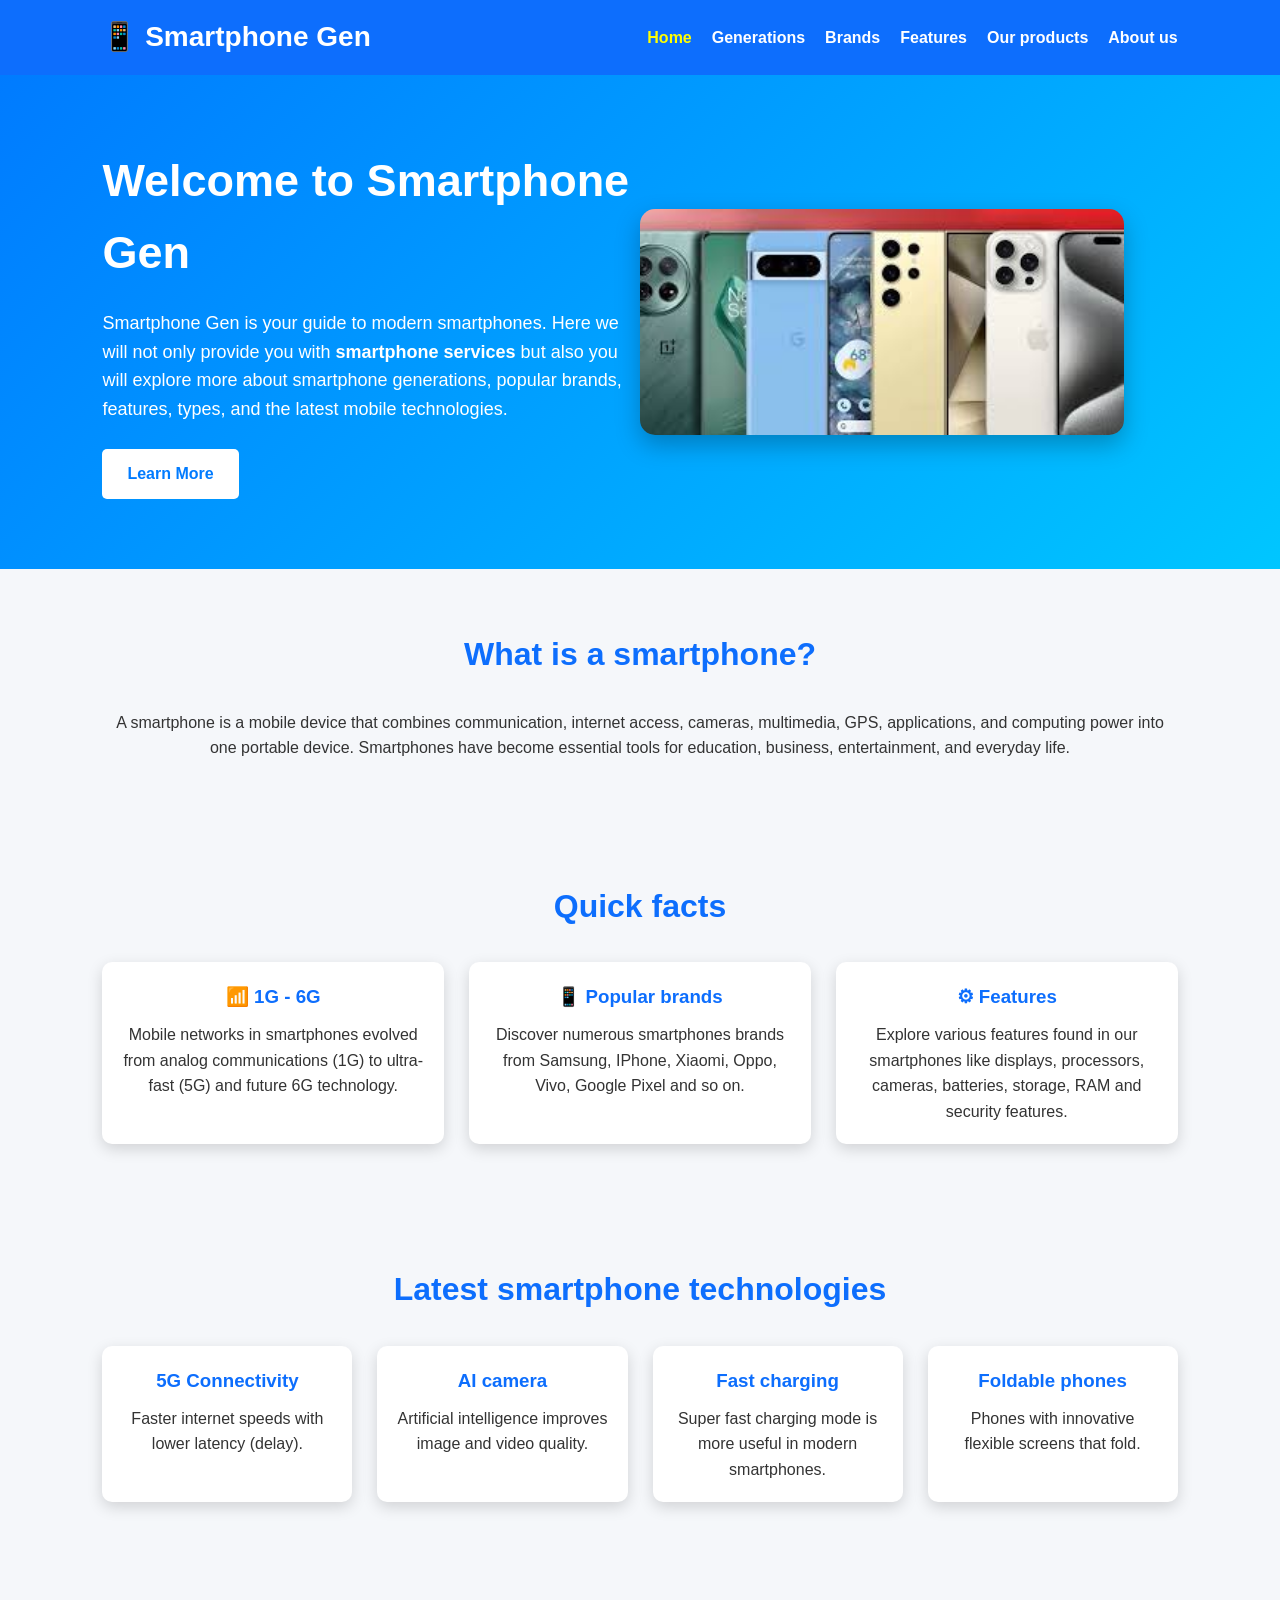
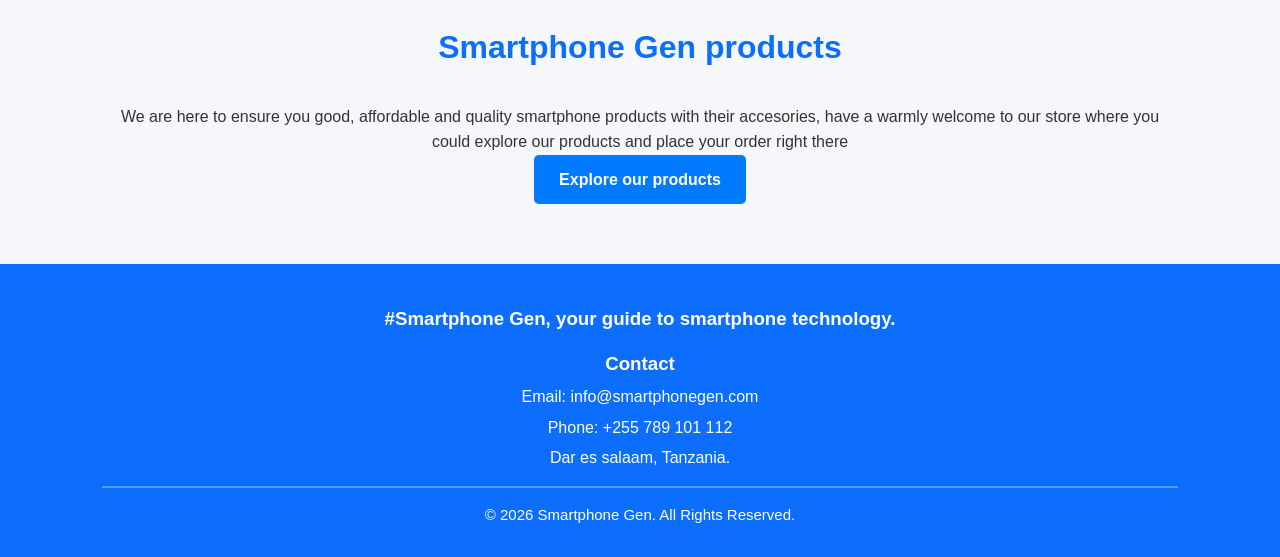
==== index.html @ a2d2efe1 "The first of all" ====
<!DOCTYPE html>
<html lang="en">
<head>
    <meta charset="UTF-8">
    <meta name="viewport" content="width=device-width, initial-scale=1.0">
    <title>Smartphone Gen | Home</title>

    <link rel="stylesheet" href="style.css">
    <script src="script.js" defer></script>
</head>

<body>

    <!-- Header -->
    <header>
        <div class="logo">
            <h1>📱 Smartphone Gen</h1>
        </div>

        <nav id="navbar">
            <ul>
                <li><a href="index.html" class="active">Home</a></li>
                <li><a href="generations.html">Generations</a></li>
                <li><a href="brands.html">Brands</a></li>
                <li><a href="features.html">Features</a></li>
                <li><a href="products.html">Our products</a></li>
                <li><a href="about.html">About us</a></li>
            </ul>
        </nav>

        <button id="menu-btn">☰</button>
    </header>

    <!-- Hero Section -->
    <section class="hero">
        <div class="hero-text">
            <h2>Welcome to Smartphone Gen</h2>

            <p>
                Smartphone Gen is your guide to modern smartphones. Here we will not only provide
                 you with <strong><b>smartphone services</b></strong> but also you will explore more about smartphone generations,
                  popular brands, features, types, and the latest mobile technologies. </p>

            <a href="generations.html" class="btn">Learn More</a>
        </div>

        <div class="hero-image">
            <img src="images/hero.jpg" alt="Smartphone">
        </div>
    </section>

    <!-- About smartphones -->
    <section class="section">
        <h2>What is a smartphone?</h2>

        <p>
            A smartphone is a mobile device that combines communication,
            internet access, cameras, multimedia, GPS, applications, and
            computing power into one portable device. Smartphones have
            become essential tools for education, business, entertainment,
            and everyday life.
        </p>
    </section>

    <!-- Quick information -->
    <section class="section">
        <h2>Quick facts</h2>

        <div class="cards">

            <div class="card">
                <h3><a href="generations.html">📶 1G - 6G</a></h3>
                <p>
                   Mobile networks in smartphones evolved from analog communications 
                   (1G) to ultra-fast (5G) and future 6G technology.
                </p>
            </div>

            <div class="card">
                <h3><a href="brands.html">📱 Popular brands</a></h3>
                <p>
                    Discover numerous smartphones brands from Samsung,
                    IPhone, Xiaomi, Oppo, Vivo, Google Pixel and so on.
                </p>
            </div>

            <div class="card">
                <h3><a href="features.html">⚙ Features</a></h3>
                <p>
                    Explore various features found in our smartphones like
                     displays, processors, cameras, batteries, storage, RAM and security features.
                </p>
            </div>

        </div>
    </section>

    <!-- Latest Technologies -->
    <section class="section">

        <h2>Latest smartphone technologies</h2>

        <div class="cards">

            <div class="card">
                <h3>5G Connectivity</h3>
                <p>
                    Faster internet speeds with lower latency (delay).
                </p>
            </div>

            <div class="card">
                <h3>AI camera</h3>
                <p>
                    Artificial intelligence improves image and video quality.
                </p>
            </div>

            <div class="card">
                <h3>Fast charging</h3>
                <p>
                    Super fast charging mode is more useful in modern smartphones.
                </p>
            </div>

            <div class="card">
                <h3>Foldable phones</h3>
                <p>
                    Phones with innovative flexible screens that fold.
                </p>
            </div>

        </div>

    </section>

    <section class="section">

        <h2>Smartphone Gen products</h2>
        <p>We are here to ensure you good, affordable and quality smartphone products 
            with their accesories, have a warmly welcome to our store where you could
             explore our products and place your order right there 
        </p>
        <p><a href="products.html" class="btn1">Explore our products</a></p>

        <!-- <ul class="features-list">
            <li>✔ Easy to understand information</li>
            <li>✔ Learn smartphone history</li>
            <li>✔ Compare popular brands</li>
            <li>✔ Understand smartphone features</li>
            <li>✔ Responsive and modern website</li>
        </ul> -->

    </section>

    <!-- Footer -->
    <footer>

        <div class="footer-content">
                <h3>#Smartphone Gen, your guide to smartphone technology.</h3>

                <h3>Contact</h3>
                <p>Email: info@smartphonegen.com</p>
                <p>Phone: +255 789 101 112</p>
                <p>Dar es salaam, Tanzania.</p>
                
        </div>

        <hr>

        <p class="copyright">
            © 2026 Smartphone Gen. All Rights Reserved.
        </p>

    </footer>

</body>
</html>
---- style.css ----
*{
    margin:0;
    padding:0;
    box-sizing:border-box;
}

body{
    font-family:Arial, Helvetica, sans-serif;
    background:#f5f7fa;
    color:#333;
    line-height:1.6;
}

/* Header */

header{
    background:#0d6efd;
    color:white;
    display:flex;
    justify-content:space-between;
    align-items:center;
    padding:15px 8%;
    position:sticky;
    top:0;
    z-index:1000;
}

.logo h1{
    font-size:28px;
}

nav ul{
    display:flex;
    list-style:none;
}

nav ul li{
    margin-left:20px;
}

nav ul li a{
    text-decoration:none;
    color:white;
    font-weight:bold;
    transition:.3s;
}

nav ul li a:hover,
nav ul li a.active{
    color:yellow;
}

#menu-btn{
    display:none;
    font-size:28px;
    background:none;
    border:none;
    color:white;
    cursor:pointer;
}

/* Hero */

.hero{
    display:flex;
    justify-content:space-between;
    align-items:center;
    padding:70px 8%;
    background:linear-gradient(135deg,#007BFF,#00C6FF);
    color:white;
    flex-wrap:wrap;
}

.hero-text{
    flex:1;
}

.hero-text h2{
    font-size:45px;
    margin-bottom:20px;
}

.hero-text p{
    font-size:18px;
    margin-bottom:25px;
}

.hero-image{
    flex:1;
    text-align:center;
}

.hero-image img{
    width:90%;
    max-width:500px;
}

/* Button */

.btn{
    display:inline-block;
    padding:12px 25px;
    background:white;
    color:#007BFF;
    text-decoration:none;
    border-radius:5px;
    font-weight:bold;
    transition:.3s;
}

.btn:hover{
    background:#ffd700;
    color:#000;
}

.btn1{
    display: inline-block;
    padding: 12px 25px;
    background: #007BFF;
    color: white;
    text-decoration: none;
    border-radius: 5px;
    font-weight: bold;
    transition: 0.3s;
}

.btn1:hover{
    background:#ffd700;
    color:#000;
}

/* Sections */

.section{
    padding:60px 8%;
}

.section h2{
    text-align:center;
    margin-bottom:30px;
    color:#0d6efd;
    font-size:32px;
}

.section p{
    text-align:center;
}

/* Cards */

.cards{
    display:grid;
    grid-template-columns:repeat(auto-fit,minmax(250px,1fr));
    gap:25px;
    margin-top:30px;
}

.card{
    background:white;
    border-radius:10px;
    overflow:hidden;
    box-shadow:0 5px 15px rgba(0,0,0,.15);
    transition:.3s;
    text-align:center;
    padding:20px;
}

.card:hover{
    transform:translateY(-10px);
}

.card img{
    width:100%;
    height: 200px;
    object-fit:cover;
    border-radius:8px;
    margin-bottom:15px;
}

.card h3{
    color:#0d6efd;
    margin-bottom:10px;
}

.card a{
    text-decoration: none;
    color: #0d6efd;
}

/* Page Title */

.page-title{
    background:#0d6efd;
    color:white;
    text-align:center;
    padding:60px 20px;
}

.page-title h2{
    font-size:40px;
    margin-bottom:10px;
}

.page-title p{
    font-size:18px;
}

/* Features List */

.features-list{
    width:80%;
    margin:auto;
    font-size:18px;
}

.features-list li{
    margin:15px 0;
}

/* Timeline */

.timeline{
    display:flex;
    flex-direction:column;
    gap:20px;
}

.timeline-item{
    background:white;
    padding:20px;
    border-left:6px solid #0d6efd;
    border-radius:8px;
    box-shadow:0 4px 10px rgba(0,0,0,.1);
}

.timeline-item h3{
    color:#0d6efd;
    margin-bottom:10px;
}

/* TABLE STYLING */

/* .comparison-table{
    width:100%;
    border-collapse:collapse;
    margin-top:30px;
    background:#fff;
    box-shadow:0 5px 10px rgba(0,0,0,.1);
}

.comparison-table th,
.comparison-table td{
    border:1px solid #ddd;
    padding:15px;
    text-align:center;
}

.comparison-table th{
    background:#0d6efd;
    color:#fff;
}

.comparison-table tr:nth-child(even){
    background:#f2f2f2;
}

.comparison-table tr:hover{
    background:#dbe9ff;
} */

/* CONTACT FORM */

form{
    width:80%;
    max-width:700px;
    margin:30px auto;
    background:#fff;
    padding:30px;
    border-radius:10px;
    box-shadow:0 5px 15px rgba(0,0,0,.15);
}

form label{
    display:block;
    font-weight:bold;
    margin-bottom:8px;
    color:#0d6efd;
}

form input,
form textarea{
    width:100%;
    padding:12px;
    border:1px solid #ccc;
    border-radius:5px;
    font-size:16px;
    margin-bottom:20px;
}

form input:focus,
form textarea:focus{
    border-color:#0d6efd;
    outline:none;
    box-shadow:0 0 5px rgba(13,110,253,.4);
}

form textarea{
    resize:vertical;
}

form button{
    background:#0d6efd;
    color:#fff;
    border:none;
    padding:12px 25px;
    border-radius:5px;
    cursor:pointer;
    font-size:16px;
    transition:.3s;
}

form button:hover{
    background:#0056b3;
}

/* FOOTER */

footer{
    background:#0d6efd;
    color:white;
    /* margin-top:50px; */
    padding:30px 8%;
    text-align: center;
}

.footer-content{
    display:grid;
    /* grid-template-columns:repeat(auto-fit,minmax(220px,1fr)); */
    gap: 5px;
}

.footer-content h3{
    margin-top: 10px;
}

/* 
.footer-content p{
    margin-top: 3px;
} */

/* 
.footer-content a{
    color:white;
    text-decoration:none;
    display:block;
    margin:6px 0;
    transition:.3s;
}

.footer-content a:hover{
    color:yellow;
    padding-left:5px;
} */

footer hr{
    margin: 15px 0;
    border:1px solid rgba(255,255,255,.3);
}

.copyright{
    text-align:center;
    font-size:15px;
}

/* BUTTONS */

button{
    transition:.3s;
}

button:hover{
    transform:scale(1.05);
}

/* IMAGE STYLING */

img{
    max-width:100%;
    display:block;
}

.hero-image img{
    border-radius:15px;
    box-shadow:0 10px 25px rgba(0,0,0,.25);
}

.card img{
    transition:.4s;
}

.card:hover img{
    transform:scale(1.08);
}

/* HOVER EFFECTS */

.card{
    transition:.4s ease;
}

.card:hover{
    box-shadow:0 10px 25px rgba(0,0,0,.2);
}

.btn{
    transition:.3s;
}

.btn:hover{
    transform:translateY(-3px);
}

/* SIMPLE ANIMATIONS */

@keyframes fadeIn{

    from{
        opacity:0;
        transform:translateY(30px);
    }

    to{
        opacity:1;
        transform:translateY(0);
    }

}

.hero,
.section,
.card,
.page-title{
    animation:fadeIn 1s ease;
}

/* Floating Hero Image */

@keyframes float{

    0%{
        transform:translateY(0);
    }

    50%{
        transform:translateY(-10px);
    }

    100%{
        transform:translateY(0);
    }

}

.hero-image img{
    animation:float 3s ease-in-out infinite;
}

/* Smooth Scrolling */

html{
    scroll-behavior:smooth;
}

@media(max-width: 768px) {
    
}
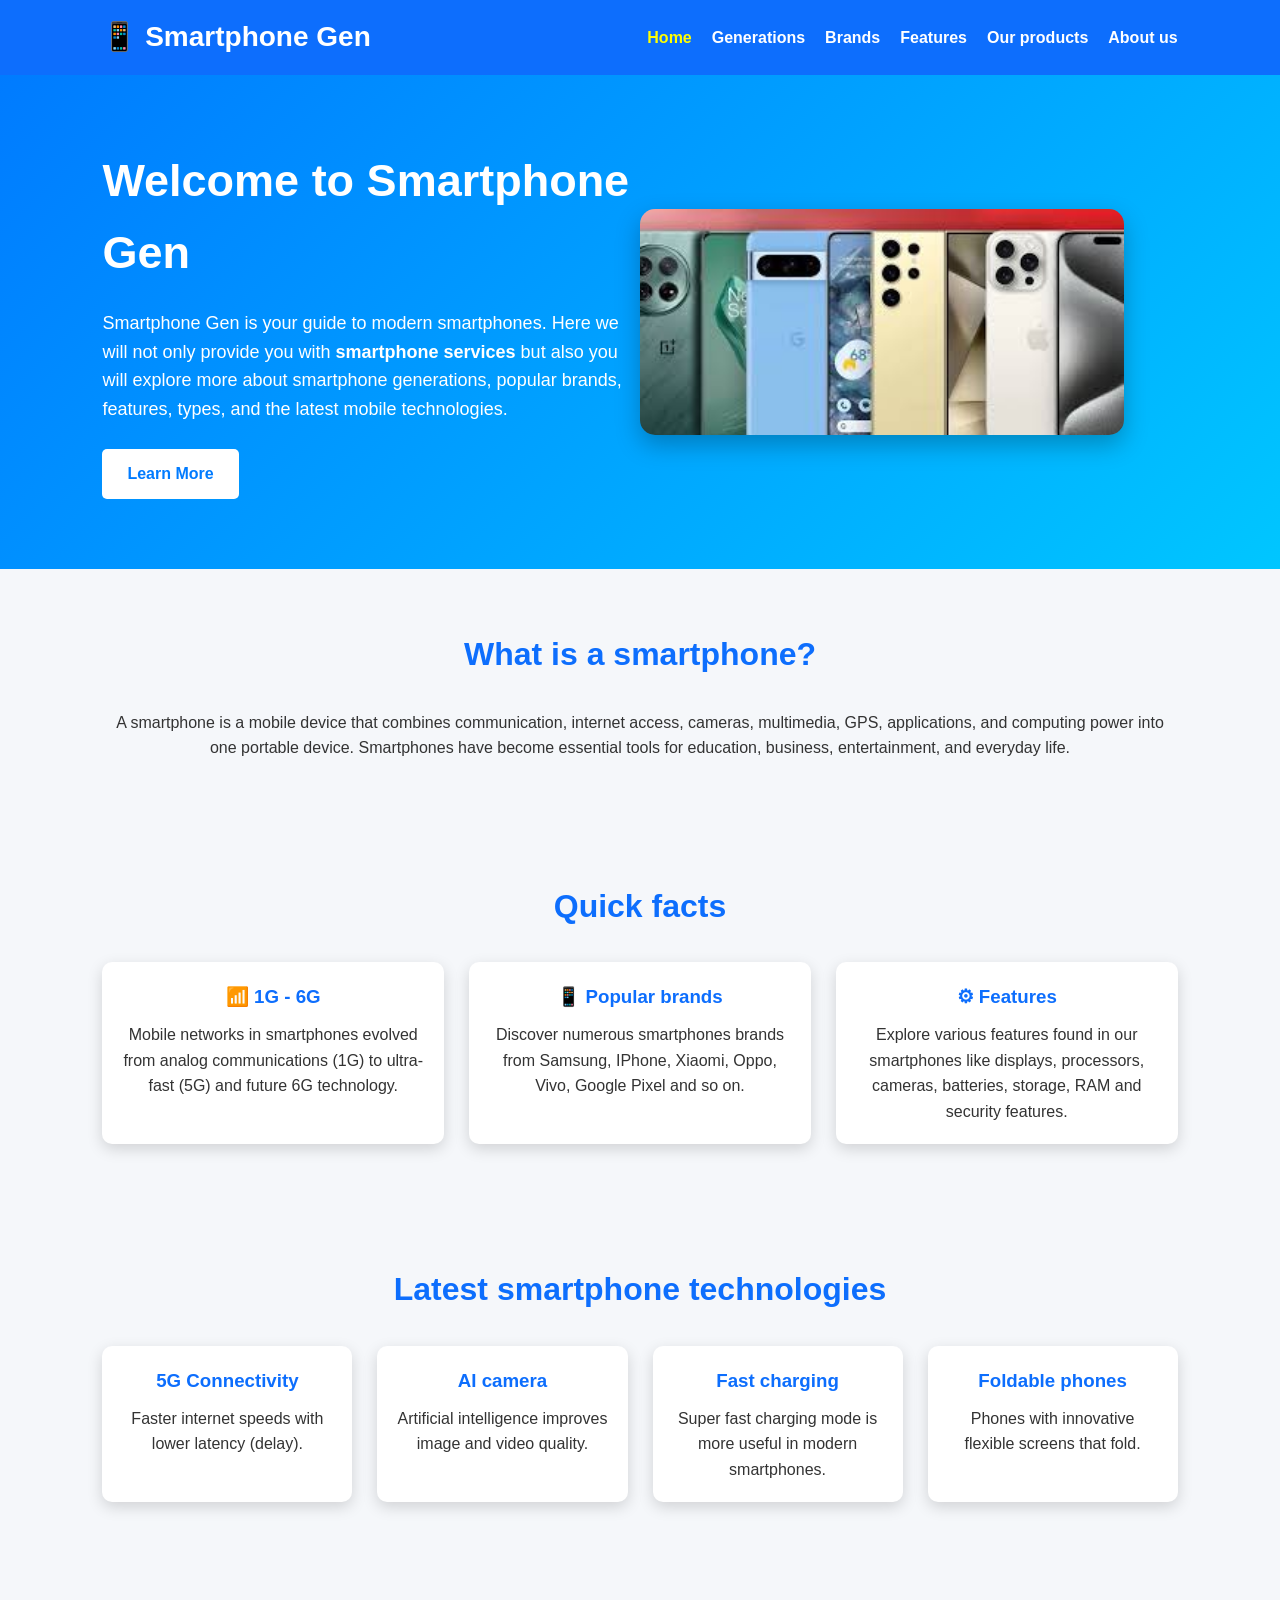
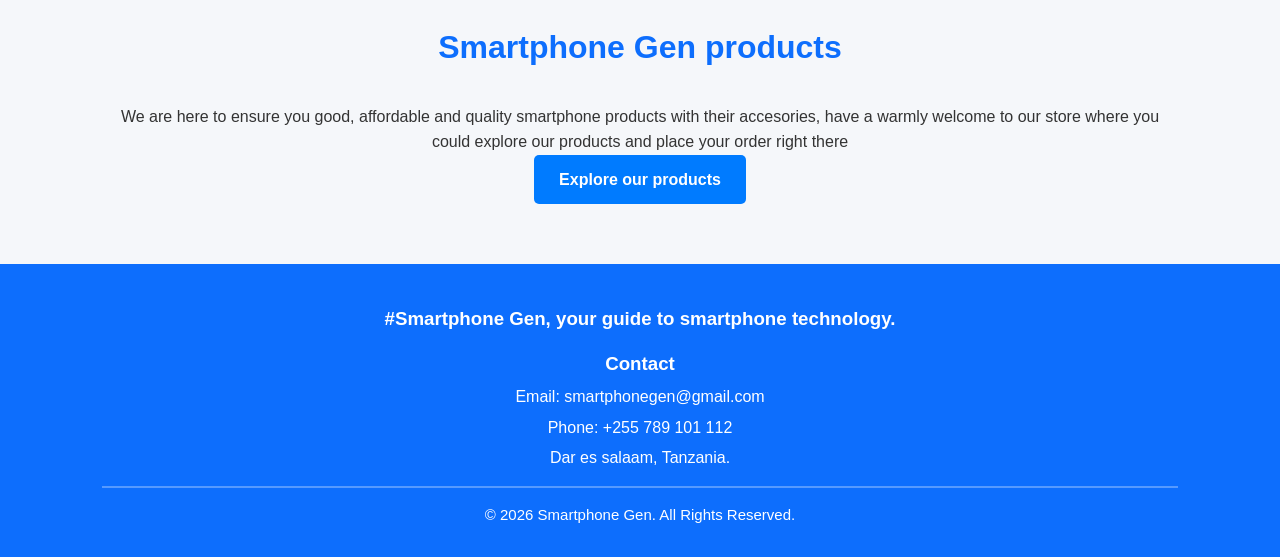
==== commit 8678616e: "Almost done" ====
--- a/index.html
+++ b/index.html
@@ -28,7 +28,7 @@
             </ul>
         </nav>
 
-        <button id="menu-btn">☰</button>
+        <button id="menu-btn" >☰</button>
     </header>
 
     <!-- Hero Section -->
@@ -160,7 +160,7 @@
                 <h3>#Smartphone Gen, your guide to smartphone technology.</h3>
 
                 <h3>Contact</h3>
-                <p>Email: info@smartphonegen.com</p>
+                <p>Email: smartphonegen@gmail.com</p>
                 <p>Phone: +255 789 101 112</p>
                 <p>Dar es salaam, Tanzania.</p>
                 
--- a/style.css
+++ b/style.css
@@ -50,6 +50,7 @@
     color:yellow;
 }
 
+/* The menu button ie Hambuger */
 #menu-btn{
     display:none;
     font-size:28px;
@@ -473,4 +474,26 @@
 
 @media(max-width: 768px) {
     
+}
+
+/* For smartphones */
+@media(max-width: 768px) {
+
+     #menu-btn{
+        display: block;
+    }
+    
+    nav{
+        position: absolute;
+        top: 60px;
+        left: 0;
+        width: 100%;
+        flex-direction: column;
+        display: none;
+    }
+
+    nav.show{
+        display: flex;
+    }
+
 }
